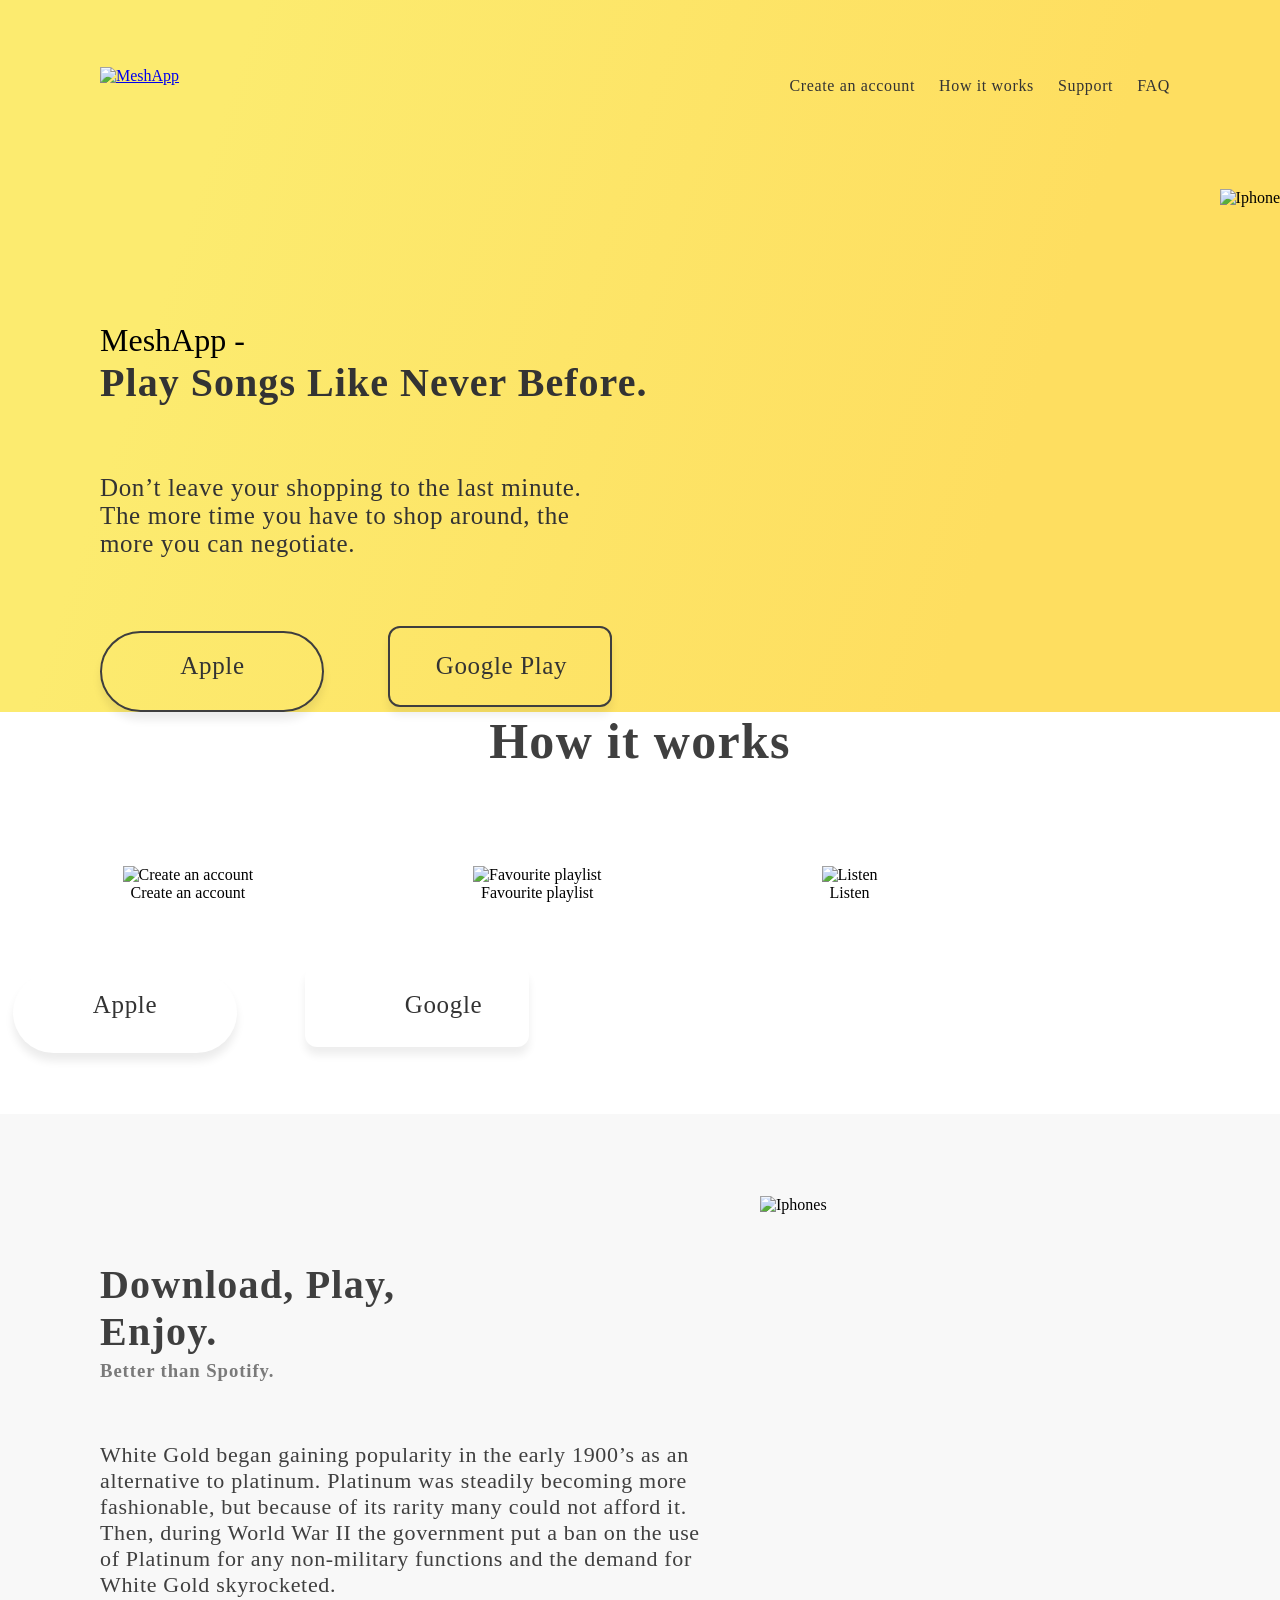
==== index.html @ f026d8c3 "Add files via upload" ====
<!DOCTYPE html>
<html lang="en">
<head>
    <meta charset="UTF-8">
    <meta http-equiv="X-UA-Compatible" content="IE=edge">
    <meta name="viewport" content="width=device-width, initial-scale=1.0">
    <link rel="stylesheet" href="style.css">
    <title>MeshApp</title>
</head>
<body>
    <header class="header">
            <nav class="navbar">
                <a href="#"><img class="logo" src="https://cdn.zeplin.io/59de1f633fed7a7ec333d574/assets/F482E4FA-AD60-48D1-9CD2-54B20A459A43.png" alt="MeshApp"></a>
                <ul>
                    <li><a href="#">Create an account</a></li>
                    <li><a href="#">How it works</a></li>
                    <li><a href="#">Support</a></li>
                    <li><a href="#">FAQ</a></li>
                </ul>
            </nav>
            <div class="content">
                <div class="content-box">
                    <h1>MeshApp - </h1>
                    <h2>Play Songs Like Never Before.</h2>
                    <p>Don’t leave your shopping to the last minute. The more time you have to shop around, the more you can negotiate.</p>
                    <a class="btn-one" href="#">
                        Apple
                    </a>
                    <a class="btn-two" href="#">
                        Google Play
                    </a>
                </div>
                <div class="content-box">
                        <img src="https://cdn.zeplin.io/59de1f633fed7a7ec333d574/assets/9D96C719-1E98-4707-B9AE-FE99DCAAAA43.png" alt="Iphone">
                </div>
            </div>
    </header>
    <section>
        <div class="component">
                <div>
                    <h2>How it works</h2>
                </div>
                <div class="component-item item-one">
                    <img src="https://cdn.zeplin.io/59de1f633fed7a7ec333d574/assets/E23E8C2E-D374-4C94-A633-BA719E2F74E0.png" alt="Create an account">
                    <p>Create an account</p>
                </div>
                <div class="component-item item-two">
                    <img src="https://cdn.zeplin.io/59de1f633fed7a7ec333d574/assets/2EAF78E1-FFE2-49F4-88AD-DBE6E60746F8.png" alt="Favourite playlist">
                    <p>Favourite playlist</p>
                </div>
                <div class="component-item item-three">
                    <img src="https://cdn.zeplin.io/59de1f633fed7a7ec333d574/assets/DC33AF83-F51D-414D-8FD6-5154BC02D799.png" alt="Listen">
                    <p>Listen</p>
                </div>
                <div class="button-section">
                    <a class="btn-three" href="#">Apple</a>
                    <a class="btn-four" href="#">Google</a>
                </div>
        </div>
    </section>
    <section>
        <div class="container">
            <div class="download-container container-left">
                <h2>Download, Play, Enjoy.</h2>
                <h3>Better than Spotify.</h3>
                <p>White Gold began gaining popularity in the early 1900’s as an alternative to platinum. Platinum was steadily becoming more fashionable, but because of its rarity many could not afford it. Then, during World War II the government put a ban on the use of Platinum for any non-military functions and the demand for White Gold skyrocketed.                </p>
            </div>
            <div class="download-container container-right">
                <img src="https://cdn.zeplin.io/59de1f633fed7a7ec333d574/assets/9BC62F31-282B-439A-99FC-8A725A2E79D0.png" alt="Iphones">
            </div>
        </div>
    </section>
</body>
</html>
---- style.css ----
*{
    margin: 0;
    padding: 0;
    box-sizing: border-box;
}
.header{
    width: 100%;
    padding-top: 67px;
    background-image: linear-gradient(108deg, #fceb6f 17%, #fede60 77%);
}
nav{
    padding: 0 100px;
}
nav ul {
    height: 37px;
    line-height: 37px;
    float: right;
}
nav ul li {
    padding: 0 10px;
    list-style-type: none;
    display: inline-block;
}
nav ul li a {
    color: #333;
    text-decoration: none;
    letter-spacing: 0.65px;
}
.logo {
    width: 52px;
    height: 36px;
}
.content {
    padding: 104px 0 0 100px ;
}
.content:after {
    content: "";
    display: table;
    clear: both;
}
.content-box {
    float: left;
    width: 50%;
}
.content-box img {
    float: right;
}

.content-box h1 {
    margin-top: 133px;
    font-weight: 300;
}
.content-box h2{
    font-size: 40px;
    letter-spacing: 1.04px;
    color: #333;
}
.content-box p {
    margin-top: 68px;
    width: 522px;
    font-size: 25px;
    font-weight: 300;
    letter-spacing: 0.65px;
    color: #333;
}
.btn-one , .btn-two {
    margin-top: 68px;
    display: inline-block;
    width: 224px;
    height: 81px;
    border: solid 2px #3e3e3e;
    text-align: center;
    text-decoration: none;
    font-size: 25px;
    letter-spacing: 0.65px;
    color: #333;
}
.btn-one {
    margin-right: 60px;
    padding: 19px 29px 22px 30px;
    border-radius: 100px;
    box-shadow: 0 8px 9px 0 rgba(0, 0, 0, 0.08);
}
.btn-two {
    padding: 24px 19px 19px 22px;
    border-radius: 12px;
    box-shadow: 0 8px 9px 0 rgba(0, 0, 0, 0.07);
}
.component {
    min-width: 1255px;
    content: "";
    clear: both;
    display: table;
    margin: 0 auto;
    
}
.component h2 {
    text-align: center;
    font-size: 50px;
    letter-spacing: 1.3px;
    color: #3f3f3f;
}
.component-item {
    float: left;
    text-align: center;
    margin-top: 96px;
    padding: 0 110px;
}

.btn-three , .btn-four {
    display: inline-block;
    width: 224px;
    height: 81px;
    background-color: #fff;
    margin-top: 64px;
    text-align: center;
    text-decoration: none;
    color: #333;
    font-size: 25px;
    letter-spacing: 0.65px;

}
.btn-three {
    padding: 19px 29px 22px 30px;
    border-radius: 100px;
    margin-right: 64px;
    box-shadow: 0 8px 9px 0 rgba(0, 0, 0, 0.08);
}
.btn-four {
    padding: 25px 19px 24px 73px;
    border-radius: 12px;
    box-shadow: 0 8px 9px 0 rgba(0, 0, 0, 0.07);
}

.container {
    width: 100%;
    background-color:#f8f8f8;
    content: "";
    clear: both;
    display: table;
    margin-top: 61px;
}

.download-container {
    float: left;
    width: 50%;
}
.download-container img {
    display: block;
    margin: 82px 0 82.9px 120px;
}
.container-left{
    margin-top: 147px;
    padding-left: 100px;
    padding-right: 125.5px;
}
.container-left h2 {
    font-family: SourceSansPro;
    font-size: 40px;
    font-weight: 600;
    letter-spacing: 1.23px;
    color: #3f3f3f;
}
.container-left h3 {
    width: 262px;
    height: 38px;
    margin: 5px 357.5px 44px 0;
    font-style: normal;
    letter-spacing: 0.92px;
    color: #7a7a7a;
}
.container-left p {
    font-size: 22px;
    line-height: normal;
    letter-spacing: 0.68px;
    color: #3f3f3f;
    width: 619.5px;
    height: 224px;
    margin: 44px 0 0;
    font-family: SourceSansPro;
    font-size: 22px;
    font-weight: normal;
    font-stretch: normal;
    font-style: normal;
    line-height: normal;
    letter-spacing: 0.68px;
    color: #3f3f3f;
}
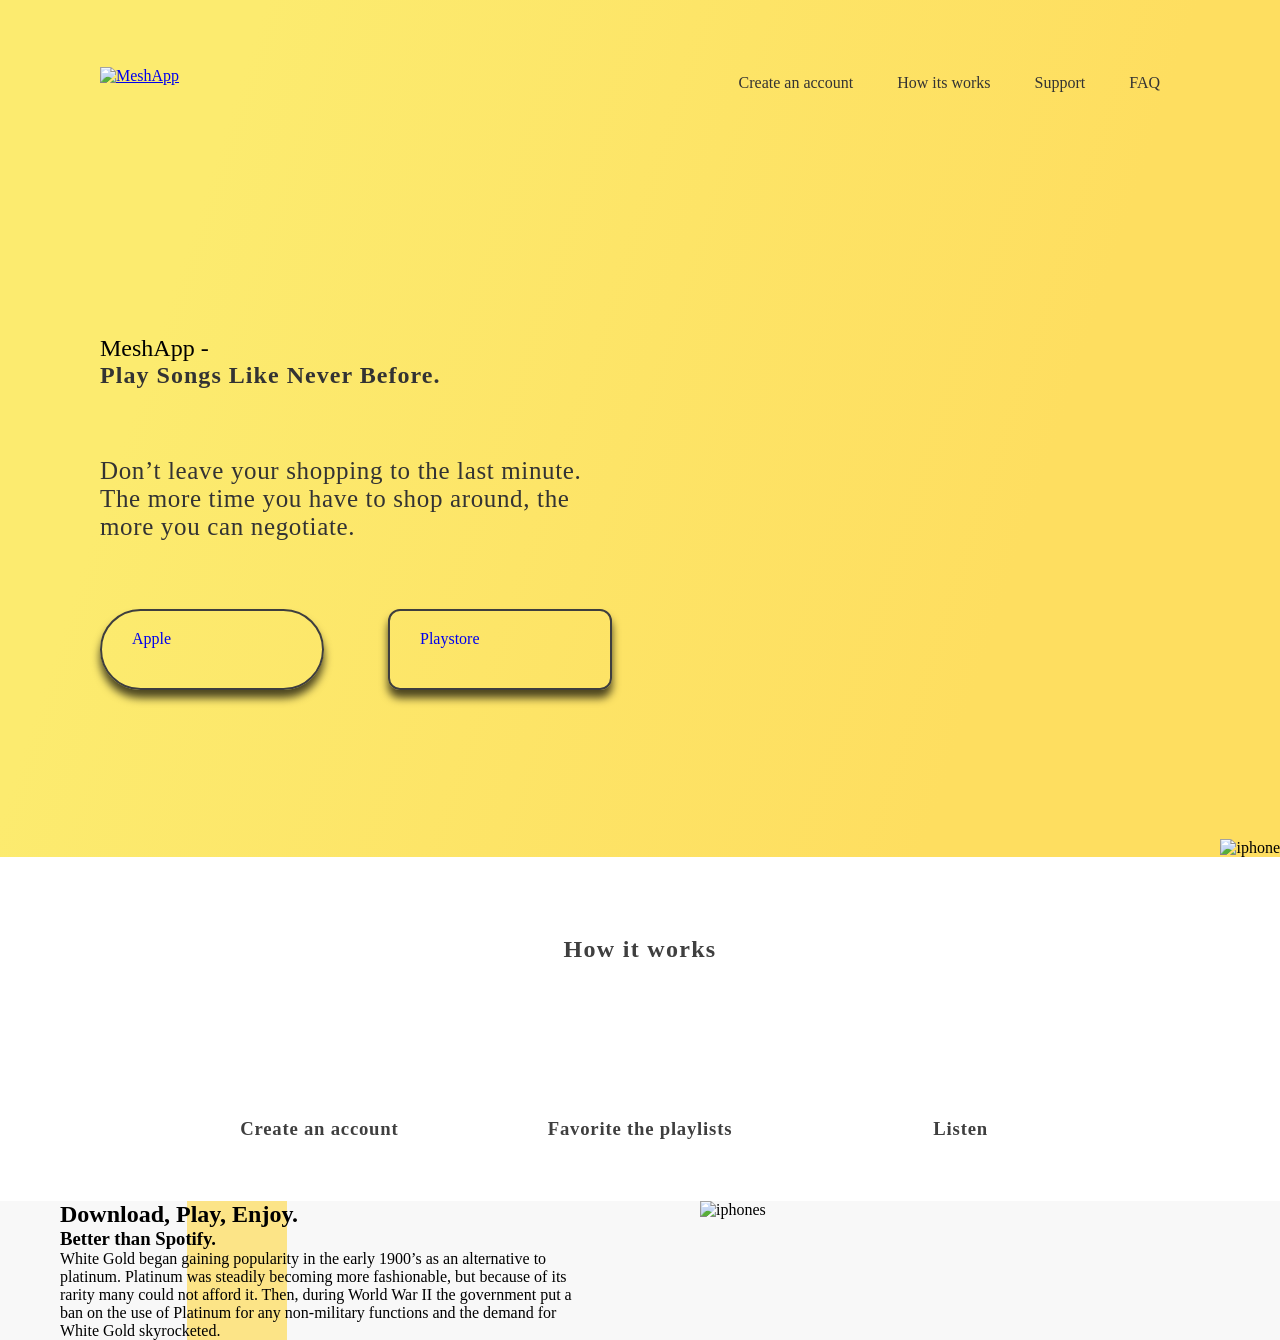
==== commit 2b371fe7: "Add files via upload" ====
--- a/index.html
+++ b/index.html
@@ -3,71 +3,76 @@
 <head>
     <meta charset="UTF-8">
     <meta http-equiv="X-UA-Compatible" content="IE=edge">
-    <meta name="viewport" content="width=device-width, initial-scale=1.0">
+    <meta name="viewport" content="width=device-width, initial-scale=1, shrink-to-fit=no">
+    <title>MeshApp</title>
     <link rel="stylesheet" href="style.css">
-    <title>MeshApp</title>
 </head>
 <body>
     <header class="header">
-            <nav class="navbar">
-                <a href="#"><img class="logo" src="https://cdn.zeplin.io/59de1f633fed7a7ec333d574/assets/F482E4FA-AD60-48D1-9CD2-54B20A459A43.png" alt="MeshApp"></a>
+        <div class="container-one">
+            <div class="logo">
+                <a href="/"><img src="assets/logo.png" alt="MeshApp"></a>
+            </div>
+            <nav class="menu">
                 <ul>
                     <li><a href="#">Create an account</a></li>
-                    <li><a href="#">How it works</a></li>
+                    <li><a href="#">How its works</a></li>
                     <li><a href="#">Support</a></li>
                     <li><a href="#">FAQ</a></li>
                 </ul>
             </nav>
-            <div class="content">
-                <div class="content-box">
-                    <h1>MeshApp - </h1>
-                    <h2>Play Songs Like Never Before.</h2>
-                    <p>Don’t leave your shopping to the last minute. The more time you have to shop around, the more you can negotiate.</p>
-                    <a class="btn-one" href="#">
-                        Apple
-                    </a>
-                    <a class="btn-two" href="#">
-                        Google Play
-                    </a>
-                </div>
-                <div class="content-box">
-                        <img src="https://cdn.zeplin.io/59de1f633fed7a7ec333d574/assets/9D96C719-1E98-4707-B9AE-FE99DCAAAA43.png" alt="Iphone">
-                </div>
+        </div>
+    </header>
+    <!-- <div class="mask"></div> -->
+    
+    <section class="hero">
+        <div class="mask">
+            <div class="hero__content-left">
+                <h1>MeshApp - </h1>
+                <h2>Play Songs Like Never Before.</h2>
+                <p>Don’t leave your shopping to the last minute. The more time you have to shop around, the more you can negotiate. </p>
+                <a href="#" class="btn-one">Apple</a>
+                <a href="#" class="btn-two">Playstore</a>
             </div>
-    </header>
-    <section>
-        <div class="component">
-                <div>
-                    <h2>How it works</h2>
-                </div>
-                <div class="component-item item-one">
-                    <img src="https://cdn.zeplin.io/59de1f633fed7a7ec333d574/assets/E23E8C2E-D374-4C94-A633-BA719E2F74E0.png" alt="Create an account">
-                    <p>Create an account</p>
-                </div>
-                <div class="component-item item-two">
-                    <img src="https://cdn.zeplin.io/59de1f633fed7a7ec333d574/assets/2EAF78E1-FFE2-49F4-88AD-DBE6E60746F8.png" alt="Favourite playlist">
-                    <p>Favourite playlist</p>
-                </div>
-                <div class="component-item item-three">
-                    <img src="https://cdn.zeplin.io/59de1f633fed7a7ec333d574/assets/DC33AF83-F51D-414D-8FD6-5154BC02D799.png" alt="Listen">
-                    <p>Listen</p>
-                </div>
-                <div class="button-section">
-                    <a class="btn-three" href="#">Apple</a>
-                    <a class="btn-four" href="#">Google</a>
-                </div>
+            <div class="hero__content-right">
+                <img src="assets/header-image.png" alt="iphone">
+            </div>
         </div>
     </section>
-    <section>
-        <div class="container">
-            <div class="download-container container-left">
+    <section class="component-one">
+        <div class="component-heading">
+            <h2>How it works</h2>
+        </div>
+        <div class="container-two">
+            <div class="box">
+                <img src="assets/grid-image-one.png" alt="">
+                <h3>Create an account</h3>
+            </div>
+
+            <div class="box">
+                <img src="assets/grid-image-two.png" alt="">
+                <h3>Favorite the playlists</h3>
+            </div>
+
+            <div class="box">
+                <img src="assets/grid-image-three.png" alt="">
+                <h3>Listen</h3>
+            </div>
+            <div class="clear"></div>
+        </div>
+    </section>
+    <section class="component-two">
+        <div class="container-three">
+            <div class="stripe"></div>
+            <div class="half">
                 <h2>Download, Play, Enjoy.</h2>
                 <h3>Better than Spotify.</h3>
-                <p>White Gold began gaining popularity in the early 1900’s as an alternative to platinum. Platinum was steadily becoming more fashionable, but because of its rarity many could not afford it. Then, during World War II the government put a ban on the use of Platinum for any non-military functions and the demand for White Gold skyrocketed.                </p>
+                <p>White Gold began gaining popularity in the early 1900’s as an alternative to platinum. Platinum was steadily becoming more fashionable, but because of its rarity many could not afford it. Then, during World War II the government put a ban on the use of Platinum for any non-military functions and the demand for White Gold skyrocketed.</p>
             </div>
-            <div class="download-container container-right">
-                <img src="https://cdn.zeplin.io/59de1f633fed7a7ec333d574/assets/9BC62F31-282B-439A-99FC-8A725A2E79D0.png" alt="Iphones">
+            <div class="half">
+                <img src="assets/iphones.png" alt="iphones">
             </div>
+            <div class="clear"></div>
         </div>
     </section>
 </body>
--- a/style.css
+++ b/style.css
@@ -3,186 +3,183 @@
     padding: 0;
     box-sizing: border-box;
 }
-.header{
+
+.container-one {
+    /* width: 100%; */
+    /* width: 1240px; */
+    margin: 0 auto;
+    padding: 0 100px;
+    background-color: #3e3e3e;
+}
+.header {
+    /* padding-top: 67px; */
+    position: absolute;
+    top: 67px;
     width: 100%;
-    padding-top: 67px;
+    z-index: 1;
+}
+
+.logo {
+    float: left;
+}
+.logo img {
+    width: 52px;
+    height: 36px;
+}
+.menu {
+    float: right;
+}
+.mask {
+    width: 100%;
+    height: 857px;
+    padding: 66px 0 0 100px;
     background-image: linear-gradient(108deg, #fceb6f 17%, #fede60 77%);
 }
 nav{
-    padding: 0 100px;
+    overflow: hidden;
 }
 nav ul {
-    height: 37px;
-    line-height: 37px;
-    float: right;
+    list-style-type: none;
+    line-height: 32px;
 }
 nav ul li {
-    padding: 0 10px;
-    list-style-type: none;
-    display: inline-block;
+    display: inline;
+    margin: 0 20px;
 }
 nav ul li a {
+    text-decoration: none;
     color: #333;
-    text-decoration: none;
-    letter-spacing: 0.65px;
 }
-.logo {
-    width: 52px;
-    height: 36px;
+.hero {
+    position: relative;
 }
-.content {
-    padding: 104px 0 0 100px ;
+.hero__content-left {
+    position: absolute;
+    top: 335px;
+    width: 522px;
 }
-.content:after {
-    content: "";
-    display: table;
-    clear: both;
-}
-.content-box {
-    float: left;
-    width: 50%;
-}
-.content-box img {
-    float: right;
+.hero__content-right {
+    position: absolute;
+    bottom: 0;
+    right: 0;
 }
 
-.content-box h1 {
-    margin-top: 133px;
+.hero__content-left h1 {
     font-weight: 300;
 }
-.content-box h2{
-    font-size: 40px;
+.hero__content-left h2 {
+    width: 522px;
+    /* height: 100px; */
+    font-family: SourceSansPro;
+    /* font-size: 40px; */
     letter-spacing: 1.04px;
     color: #333;
 }
-.content-box p {
-    margin-top: 68px;
+
+.hero__content-left p {
     width: 522px;
+    margin: 68px 0;
+    font-family: SourceSansPro;
     font-size: 25px;
     font-weight: 300;
     letter-spacing: 0.65px;
     color: #333;
 }
-.btn-one , .btn-two {
-    margin-top: 68px;
+.hero__content-right img {
+    display: block;
+}
+
+.btn-one {
     display: inline-block;
     width: 224px;
     height: 81px;
+    margin: 0 60px 0 0;
+    padding: 19px 19px 22px 30px;
+    border-radius: 100px;
+    box-shadow: 0 8px 9px 0 rgba(0, 0, 0, 0.7);
     border: solid 2px #3e3e3e;
-    text-align: center;
     text-decoration: none;
-    font-size: 25px;
-    letter-spacing: 0.65px;
-    color: #333;
-}
-.btn-one {
-    margin-right: 60px;
-    padding: 19px 29px 22px 30px;
-    border-radius: 100px;
-    box-shadow: 0 8px 9px 0 rgba(0, 0, 0, 0.08);
-}
-.btn-two {
-    padding: 24px 19px 19px 22px;
-    border-radius: 12px;
-    box-shadow: 0 8px 9px 0 rgba(0, 0, 0, 0.07);
-}
-.component {
-    min-width: 1255px;
-    content: "";
-    clear: both;
-    display: table;
-    margin: 0 auto;
-    
-}
-.component h2 {
-    text-align: center;
-    font-size: 50px;
-    letter-spacing: 1.3px;
-    color: #3f3f3f;
-}
-.component-item {
-    float: left;
-    text-align: center;
-    margin-top: 96px;
-    padding: 0 110px;
 }
 
-.btn-three , .btn-four {
+.btn-two {
     display: inline-block;
     width: 224px;
     height: 81px;
-    background-color: #fff;
-    margin-top: 64px;
-    text-align: center;
+    padding: 19px 19px 22px 30px;
+    border-radius: 12px;
+    box-shadow: 0 8px 9px 0 rgba(0, 0, 0, 0.7);
+    border: solid 2px #3e3e3e;
     text-decoration: none;
-    color: #333;
-    font-size: 25px;
-    letter-spacing: 0.65px;
-
-}
-.btn-three {
-    padding: 19px 29px 22px 30px;
-    border-radius: 100px;
-    margin-right: 64px;
-    box-shadow: 0 8px 9px 0 rgba(0, 0, 0, 0.08);
-}
-.btn-four {
-    padding: 25px 19px 24px 73px;
-    border-radius: 12px;
-    box-shadow: 0 8px 9px 0 rgba(0, 0, 0, 0.07);
 }
 
-.container {
+.component-one {
+    padding-top: 79px;
+}
+.component-heading {
+  /* font-family: SourceSansPro;
+  font-size: 50px;
+  font-weight: normal;
+  font-stretch: normal;
+  font-style: normal;
+  line-height: normal; */
+  letter-spacing: 1.3px;
+  text-align: center;
+  color: #3f3f3f;
+} 
+.container-two {
+    /* margin: 0 auto; */
+    padding: 96px 159px 0;
+    
+}
+.box {
+    width: 33.33333%;
+    float: left;
+    padding: 0 41px 0;
+    text-align: center;
+}
+.clear {
+    clear: both;
+}
+.box h3 {
+  margin: 41px 0 0;
+  /* font-family: SourceSansPro;
+  font-size: 30px;
+  font-weight: 600;
+  font-stretch: normal;
+  font-style: normal;
+  line-height: normal; */
+  letter-spacing: 0.78px;
+  /* text-align: center; */
+  color: #3f3f3f;
+}
+.component-two {
+    margin: 61px 0px 0;
+    background-color:#f8f8f8;
+}
+.container-three {
+    position: relative;
+    height: 100%;
     width: 100%;
-    background-color:#f8f8f8;
-    content: "";
-    clear: both;
-    display: table;
-    margin-top: 61px;
 }
-
-.download-container {
+.half {
+    width: 50%;
     float: left;
-    width: 50%;
+    padding: 0 60px;
 }
-.download-container img {
-    display: block;
-    margin: 82px 0 82.9px 120px;
+.stripe {
+    position: absolute;
+    left: 187px;
+    width: 100px;
+    height: 100%;
+    background-color: #ffcb00;
+    opacity: 0.46;
 }
-.container-left{
-    margin-top: 147px;
-    padding-left: 100px;
-    padding-right: 125.5px;
+.half h2 {
+    position: relative;
 }
-.container-left h2 {
-    font-family: SourceSansPro;
-    font-size: 40px;
-    font-weight: 600;
-    letter-spacing: 1.23px;
-    color: #3f3f3f;
+.half h3 {
+    position: relative;
 }
-.container-left h3 {
-    width: 262px;
-    height: 38px;
-    margin: 5px 357.5px 44px 0;
-    font-style: normal;
-    letter-spacing: 0.92px;
-    color: #7a7a7a;
+.half p {
+    position: relative;
 }
-.container-left p {
-    font-size: 22px;
-    line-height: normal;
-    letter-spacing: 0.68px;
-    color: #3f3f3f;
-    width: 619.5px;
-    height: 224px;
-    margin: 44px 0 0;
-    font-family: SourceSansPro;
-    font-size: 22px;
-    font-weight: normal;
-    font-stretch: normal;
-    font-style: normal;
-    line-height: normal;
-    letter-spacing: 0.68px;
-    color: #3f3f3f;
-}
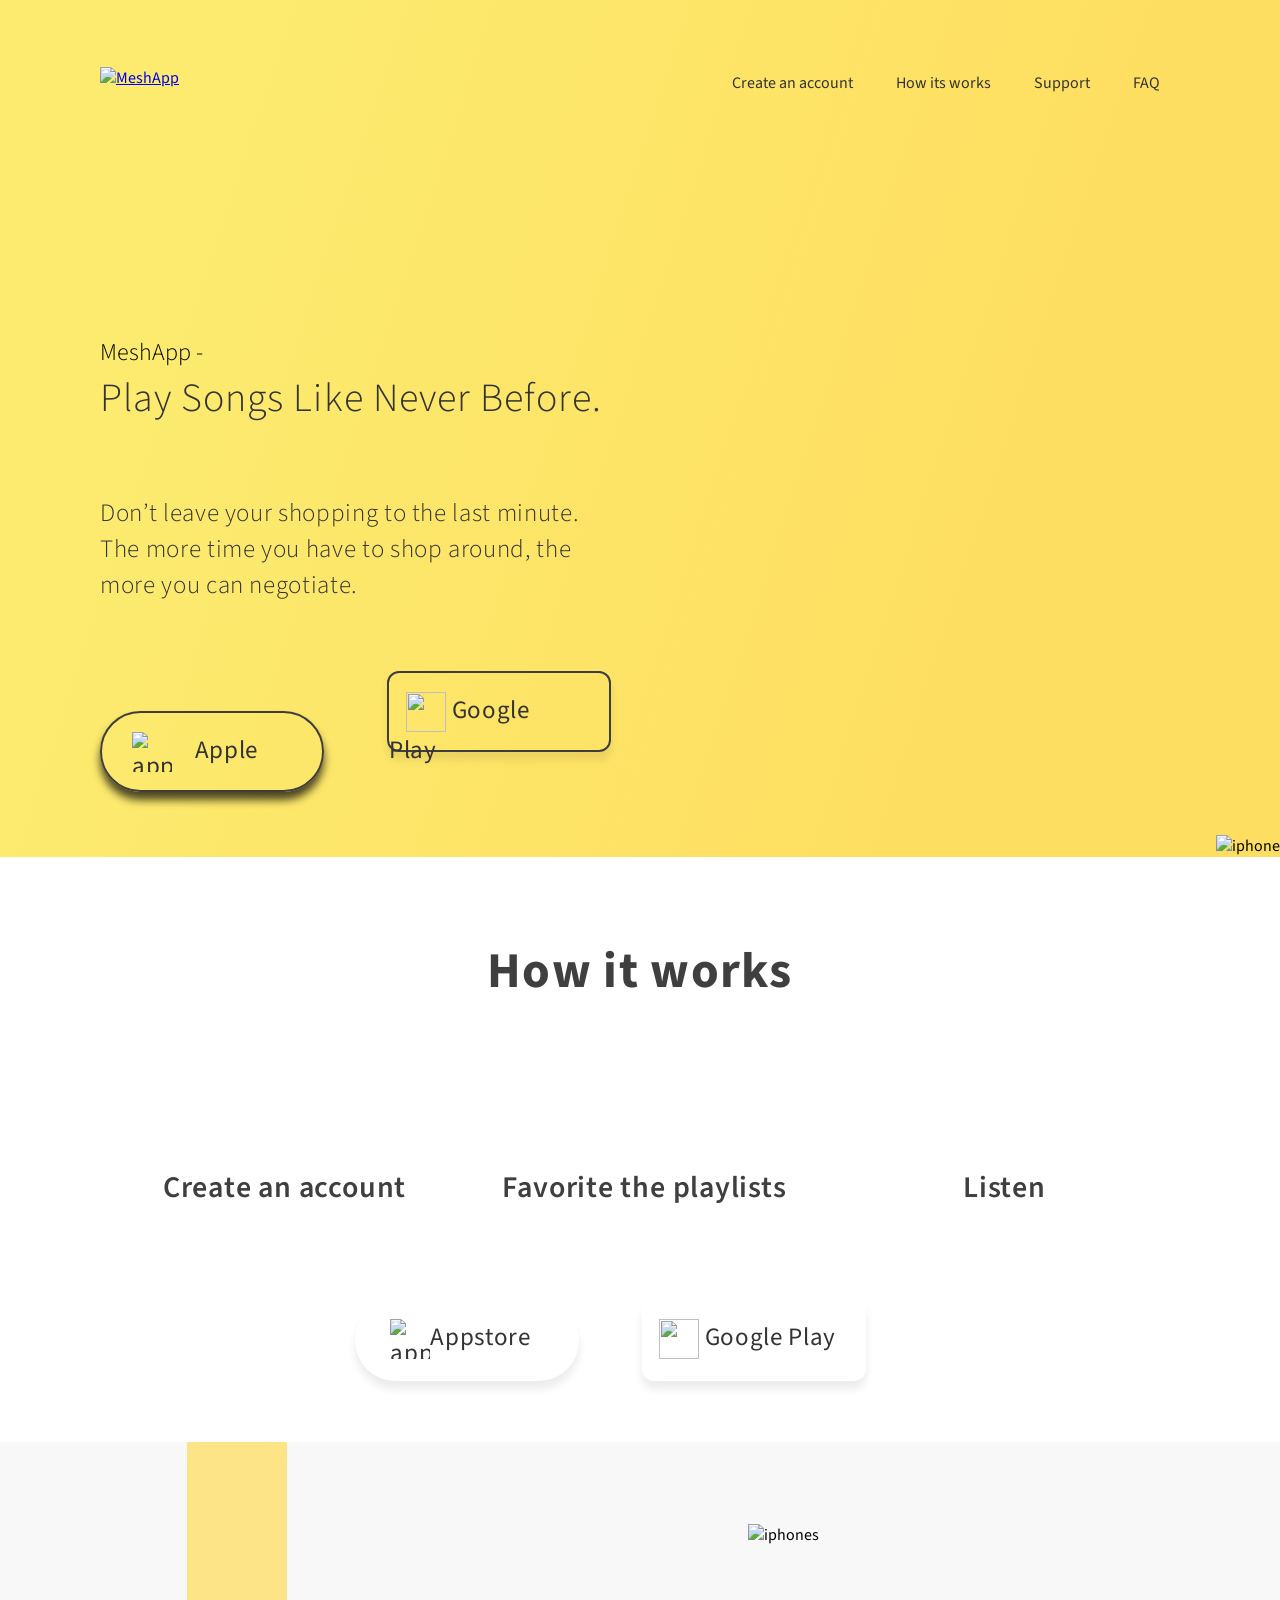
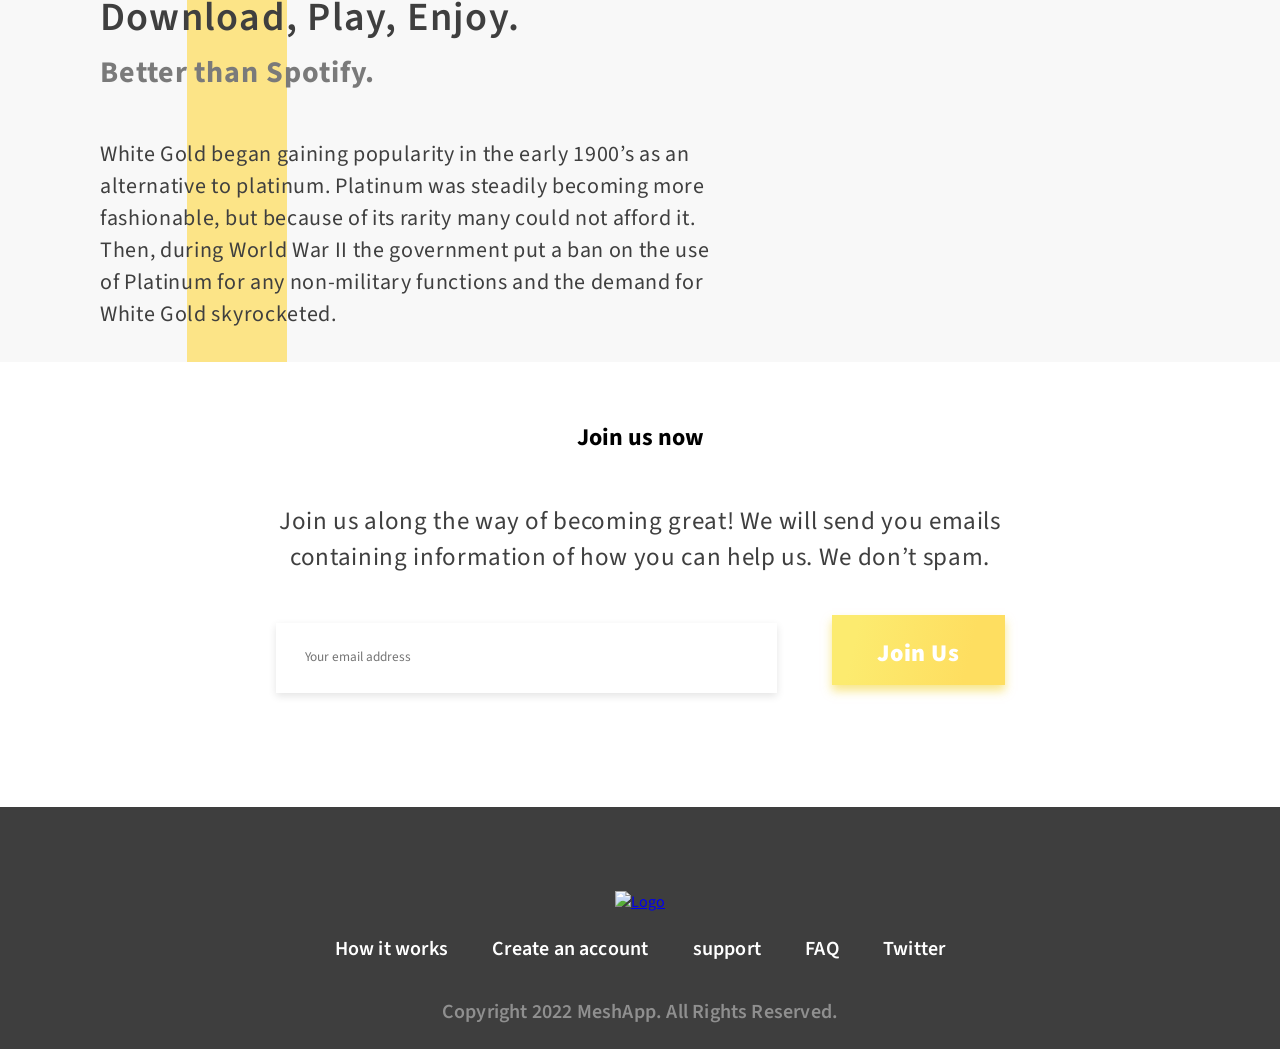
==== commit 96654c6d: "Add files via upload" ====
--- a/index.html
+++ b/index.html
@@ -3,7 +3,7 @@
 <head>
     <meta charset="UTF-8">
     <meta http-equiv="X-UA-Compatible" content="IE=edge">
-    <meta name="viewport" content="width=device-width, initial-scale=1, shrink-to-fit=no">
+    <meta name="viewport" content="width=device-width, initial-scale=1">
     <title>MeshApp</title>
     <link rel="stylesheet" href="style.css">
 </head>
@@ -31,14 +31,21 @@
                 <h1>MeshApp - </h1>
                 <h2>Play Songs Like Never Before.</h2>
                 <p>Don’t leave your shopping to the last minute. The more time you have to shop around, the more you can negotiate. </p>
-                <a href="#" class="btn-one">Apple</a>
-                <a href="#" class="btn-two">Playstore</a>
+                <a href="#" class="btn-one">
+                    <img src="assets/apple-btn-img.png" alt="apple">
+                    Apple
+                </a>
+                <a href="#" class="btn-two">
+                   <img src="assets/playstore-btn-img.png" alt="">
+                   Google Play
+                </a>
             </div>
             <div class="hero__content-right">
                 <img src="assets/header-image.png" alt="iphone">
             </div>
         </div>
     </section>
+
     <section class="component-one">
         <div class="component-heading">
             <h2>How it works</h2>
@@ -60,20 +67,48 @@
             </div>
             <div class="clear"></div>
         </div>
+        <div class="btn">
+            <a class="btn-three" href="#">
+                <img src="assets/apple-btn-img.png" alt="apple">Appstore
+            </a>
+            <a class="btn-four playstore-btn" href="#">
+                <img src="assets/playstore-btn-img.png" alt=""> Google Play</a>
+        </div>
     </section>
+
     <section class="component-two">
         <div class="container-three">
             <div class="stripe"></div>
-            <div class="half">
+            <div class="half-left">
                 <h2>Download, Play, Enjoy.</h2>
                 <h3>Better than Spotify.</h3>
                 <p>White Gold began gaining popularity in the early 1900’s as an alternative to platinum. Platinum was steadily becoming more fashionable, but because of its rarity many could not afford it. Then, during World War II the government put a ban on the use of Platinum for any non-military functions and the demand for White Gold skyrocketed.</p>
             </div>
-            <div class="half">
+            <div class="half-right">
                 <img src="assets/iphones.png" alt="iphones">
             </div>
             <div class="clear"></div>
         </div>
     </section>
+
+    <section>
+        <div class="container-four">
+            <h1>Join us now</h1>
+            <p>Join us along the way of becoming great! We will send you emails containing information of how you can help us. We don’t spam.</p>
+            <input class="join-input" type="text" placeholder="Your email address">
+            <a href="#" class="join-btn">Join Us</a>
+        </div>
+    </section>
+    <footer>
+        <a class="footer__logo" href="#"><img class="footer-logo" src="assets/footer-logo.png" alt="Logo"></a>
+        <ul>
+            <li><a href="#">How it works</a></li>
+            <li><a href="#">Create an account</a></li>
+            <li><a href="#">support</a></li>
+            <li><a href="#">FAQ</a></li>
+            <li><a href="#">Twitter</a></li>
+        </ul>
+        <p>Copyright 2022 MeshApp. All Rights Reserved.</p>
+    </footer>
 </body>
 </html>
--- a/style.css
+++ b/style.css
@@ -1,11 +1,13 @@
+@import url('https://fonts.googleapis.com/css2?family=Source+Sans+Pro:wght@300;600&display=swap');
 *{
     margin: 0;
     padding: 0;
     box-sizing: border-box;
+    font-family: 'Source Sans Pro', sans-serif;
 }
 
 .container-one {
-    /* width: 100%; */
+    width: 100%;
     /* width: 1240px; */
     margin: 0 auto;
     padding: 0 100px;
@@ -69,9 +71,8 @@
 }
 .hero__content-left h2 {
     width: 522px;
-    /* height: 100px; */
-    font-family: SourceSansPro;
-    /* font-size: 40px; */
+    font-weight: 300;
+    font-size: 40px;
     letter-spacing: 1.04px;
     color: #333;
 }
@@ -79,7 +80,6 @@
 .hero__content-left p {
     width: 522px;
     margin: 68px 0;
-    font-family: SourceSansPro;
     font-size: 25px;
     font-weight: 300;
     letter-spacing: 0.65px;
@@ -91,6 +91,10 @@
 
 .btn-one {
     display: inline-block;
+    text-decoration: none;
+    color: #333;
+    font-size: 25px;
+    letter-spacing: 0.65px;
     width: 224px;
     height: 81px;
     margin: 0 60px 0 0;
@@ -98,37 +102,50 @@
     border-radius: 100px;
     box-shadow: 0 8px 9px 0 rgba(0, 0, 0, 0.7);
     border: solid 2px #3e3e3e;
-    text-decoration: none;
+}
+.btn-one img {
+    display:inline-block;
+    vertical-align:middle;
+    margin-right: 17px;
+    height: 40px;
+    width: 40px;
 }
 
 .btn-two {
     display: inline-block;
+    text-decoration: none;
+    color: #333;
+    font-size: 25px;
+    letter-spacing: 0.65px;
     width: 224px;
     height: 81px;
-    padding: 19px 19px 22px 30px;
+    margin: 0 0px 0 0;
+    padding: 19px 29px 22px 0px;
     border-radius: 12px;
-    box-shadow: 0 8px 9px 0 rgba(0, 0, 0, 0.7);
+    box-shadow: 0 8px 9px 0 rgba(0, 0, 0, 0.08);
     border: solid 2px #3e3e3e;
-    text-decoration: none;
-}
+}
+.btn-two img {
+    display:inline-block;
+    vertical-align:middle;
+    margin-left: 17px;
+    height: 40px;
+    width: 40px;
+}
+
 
 .component-one {
     padding-top: 79px;
 }
-.component-heading {
-  /* font-family: SourceSansPro;
+.component-heading h2 {
   font-size: 50px;
-  font-weight: normal;
-  font-stretch: normal;
-  font-style: normal;
-  line-height: normal; */
   letter-spacing: 1.3px;
   text-align: center;
   color: #3f3f3f;
-} 
+}
 .container-two {
     /* margin: 0 auto; */
-    padding: 96px 159px 0;
+    padding: 96px 100px 0;
     
 }
 .box {
@@ -141,16 +158,60 @@
     clear: both;
 }
 .box h3 {
-  margin: 41px 0 0;
-  /* font-family: SourceSansPro;
-  font-size: 30px;
-  font-weight: 600;
-  font-stretch: normal;
-  font-style: normal;
-  line-height: normal; */
-  letter-spacing: 0.78px;
-  /* text-align: center; */
-  color: #3f3f3f;
+    width: 287px;
+    height: 38px;
+    margin: 41px 0 0;
+    font-size: 30px;
+    font-weight: 600;
+    letter-spacing: 0.78px;
+    text-align: center;
+    color: #3f3f3f;
+}
+
+.btn {
+    text-align: center;
+    margin-top: 96px;
+}
+.btn-three {
+    display: inline-block;
+    text-decoration: none;
+    color: #333;
+    font-size: 25px;
+    letter-spacing: 0.65px;
+    width: 224px;
+    height: 81px;
+    margin: 0 60px 0 0;
+    padding: 19px 29px 22px 0px;
+    border-radius: 100px;
+    box-shadow: 0 8px 9px 0 rgba(0, 0, 0, 0.08);
+}
+.btn-three img {
+    display:inline-block;
+    vertical-align:middle;
+    margin-left: 17px;
+    height: 40px;
+    width: 40px;
+}
+
+.btn-four {
+    display: inline-block;
+    text-decoration: none;
+    color: #333;
+    font-size: 25px;
+    letter-spacing: 0.65px;
+    width: 224px;
+    height: 81px;
+    margin: 0 60px 0 0;
+    padding: 19px 29px 22px 0px;
+    border-radius: 12px;
+    box-shadow: 0 8px 9px 0 rgba(0, 0, 0, 0.08);
+}
+.btn-four img {
+    display:inline-block;
+    vertical-align:middle;
+    margin-left: 17px;
+    height: 40px;
+    width: 40px;
 }
 .component-two {
     margin: 61px 0px 0;
@@ -160,11 +221,16 @@
     position: relative;
     height: 100%;
     width: 100%;
-}
-.half {
-    width: 50%;
+    padding: 0 100px;
+}
+.half-left {
+    width: 60%;
     float: left;
-    padding: 0 60px;
+}
+.half-right {
+    width: 40%;
+    float: left;
+    padding-right: 0;
 }
 .stripe {
     position: absolute;
@@ -174,12 +240,121 @@
     background-color: #ffcb00;
     opacity: 0.46;
 }
-.half h2 {
-    position: relative;
-}
-.half h3 {
-    position: relative;
-}
-.half p {
-    position: relative;
-}
+.half-left h2 {
+    position: relative;
+    margin: 147px 0 0 0;
+    font-size: 40px;
+    font-weight: 600;
+    font-stretch: normal;
+    font-style: normal;
+    line-height: normal;
+    letter-spacing: 1.23px;
+    color: #3f3f3f;
+}
+.half-left h3 {
+    position: relative;
+    margin: 5px 0 0 0;
+    font-size: 30px;
+    letter-spacing: 0.92px;
+    color: #7a7a7a;
+}
+.half-left p {
+    position: relative;
+    width: 619.5px;
+    height: 224px;
+    margin: 44px 0 0;
+    font-size: 22px;
+    letter-spacing: 0.68px;
+    color: #3f3f3f;
+}
+.half-right img {
+    display: block;
+    /* float: right; */
+    padding-top: 82px;
+}
+
+.container-four {
+    text-align: center;
+    padding: 58px 0 114px;
+}
+.container-four h2 {
+    margin-top: 58px;
+    font-size: 50px;
+    line-height: 1.1;
+    letter-spacing: 1.3px;
+    text-align: center;
+    color: #3f3f3f;
+}
+
+.container-four p {
+    width: 731.5px;
+    height: 64px;
+    margin:  48px auto;
+    font-size: 25px;
+    letter-spacing: 0.65px;
+    color: #3f3f3f;
+}
+
+.join-input {
+    width: 501px;
+    height: 70px;
+    border: none;
+    outline: none;
+    padding: 21px 304px 24px 29px;
+    box-shadow: 0 3px 8px 0 rgba(0, 0, 0, 0.11);
+    background-color: #fff;
+}
+.join-btn {
+    display: inline-block;
+    text-decoration: none;
+    width: 173px;
+    height: 70px;
+    margin: 0 0 0 52px;
+    padding: 21px 40px 18px 41px;
+    border: none;
+    font-size: 24px;
+    font-weight: 900;
+    letter-spacing: 0.63px;
+    text-align: center;
+    color: #fff;
+    box-shadow: 0 6px 9px 0 rgba(244, 214, 58, 0.59);
+    background-image: linear-gradient(103deg, #fceb6f 15%, #fede60 78%);
+  
+}
+.footer-logo {
+    width: 55px;
+    height: 38px;
+}
+.footer__logo {
+    display: block;
+    text-align: center;
+    padding-top: 84px;
+}
+footer ul {
+    padding-top: 22px;
+    text-align: center;
+    list-style-type: none;
+    font-size: 20px;
+    font-weight: 600;
+    letter-spacing: 0.19px;
+}
+footer ul li {
+    display: inline;
+    padding: 0 20px;
+}
+footer ul li a {
+    text-decoration: none;
+    color: #fff;
+}
+footer {
+    background-color: #3e3e3e;
+}
+footer p {
+    text-align: center;
+    padding-top: 35px;
+    padding-bottom: 23px;
+    color: #8f8f8f;
+    font-size: 20px;
+    font-weight: 600;
+    letter-spacing: 0.19px;
+}
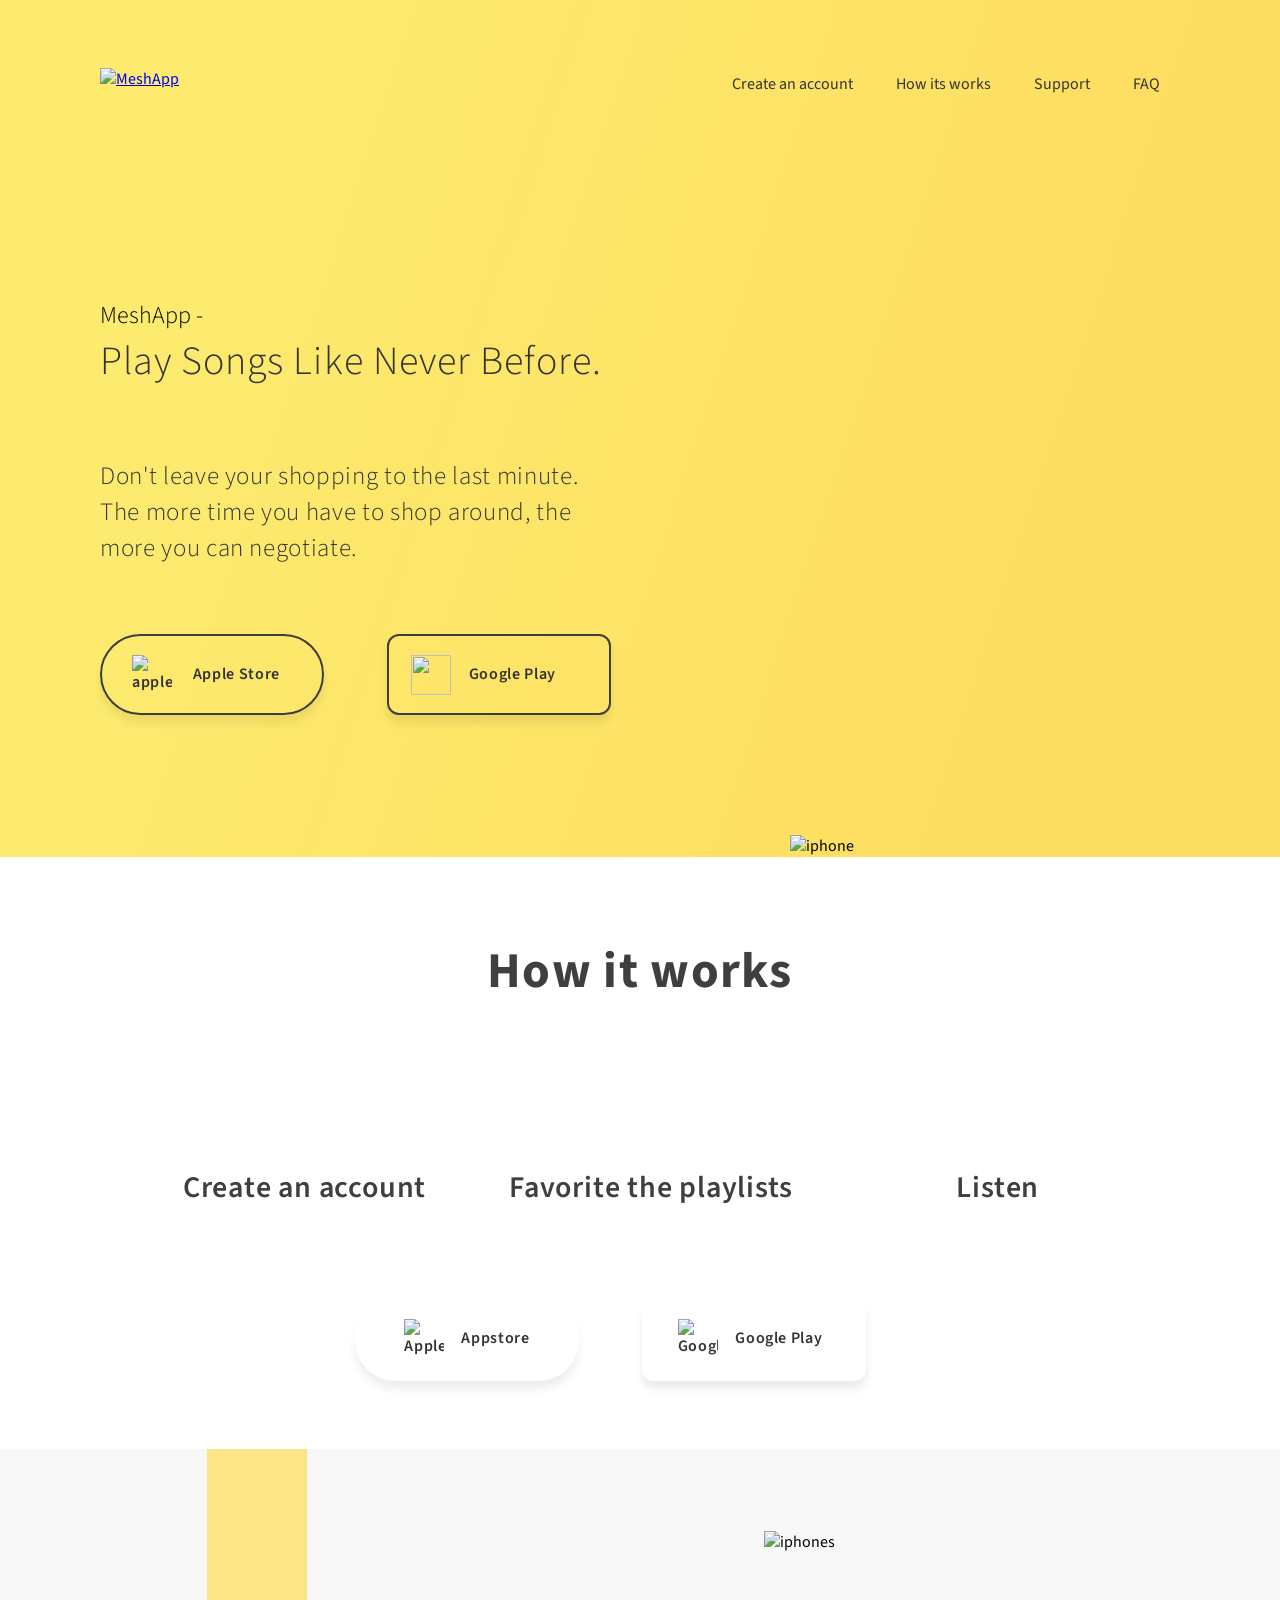
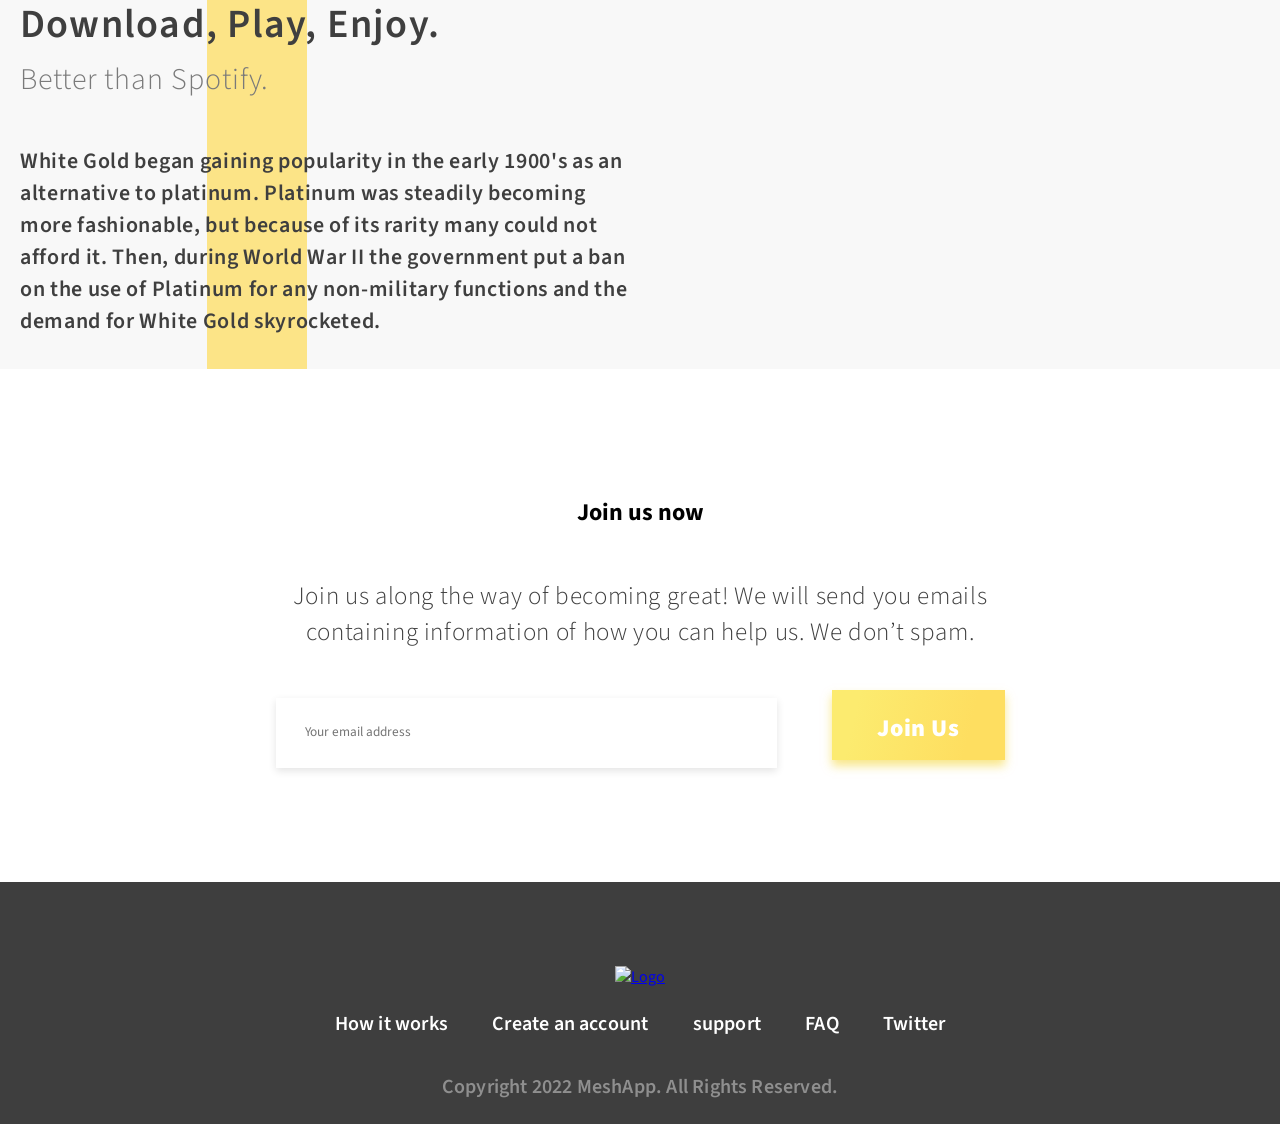
==== commit ab6c3930: "Add files via upload" ====
--- a/index.html
+++ b/index.html
@@ -3,15 +3,15 @@
 <head>
     <meta charset="UTF-8">
     <meta http-equiv="X-UA-Compatible" content="IE=edge">
-    <meta name="viewport" content="width=device-width, initial-scale=1">
+    <meta name="viewport" content="width=device-width, initial-scale=1.0">
     <title>MeshApp</title>
     <link rel="stylesheet" href="style.css">
 </head>
 <body>
     <header class="header">
-        <div class="container-one">
+        <div class="menubar">
             <div class="logo">
-                <a href="/"><img src="assets/logo.png" alt="MeshApp"></a>
+                <a href="/"><img src="assets/header-logo.png" alt="MeshApp"></a>
             </div>
             <nav class="menu">
                 <ul>
@@ -24,83 +24,89 @@
         </div>
     </header>
     <!-- <div class="mask"></div> -->
-    
     <section class="hero">
-        <div class="mask">
-            <div class="hero__content-left">
+        <div class="container">
+            <div class=" half hero__content-left">
                 <h1>MeshApp - </h1>
                 <h2>Play Songs Like Never Before.</h2>
-                <p>Don’t leave your shopping to the last minute. The more time you have to shop around, the more you can negotiate. </p>
+                <p>Don&apos;t leave your shopping to the last minute. The more time you have to shop around, the more you can negotiate. </p>
                 <a href="#" class="btn-one">
-                    <img src="assets/apple-btn-img.png" alt="apple">
-                    Apple
+                    <img src="assets/apple-logo.png" alt="apple">
+                    Apple Store
                 </a>
                 <a href="#" class="btn-two">
-                   <img src="assets/playstore-btn-img.png" alt="">
+                   <img src="assets/googleplay-logo.png" alt="">
                    Google Play
                 </a>
             </div>
-            <div class="hero__content-right">
-                <img src="assets/header-image.png" alt="iphone">
+            <div class="half">
+                <div class="hero__content-right">
+                    <img src="assets/iphone.png" alt="iphone">
+                </div>
+            </div>
+        </div>
+        
+    </section>
+
+    <section class="component-one">
+        <div class="container">
+            <div class="component-heading">
+                <h2>How it works</h2>
+            </div>
+            <div class="container-two">
+                <div class="box">
+                    <img src="assets/group-1.png" alt="">
+                    <h3>Create an account</h3>
+                </div>
+    
+                <div class="box">
+                    <img src="assets/group-2.png" alt="">
+                    <h3>Favorite the playlists</h3>
+                </div>
+    
+                <div class="box">
+                    <img src="assets/group-3.png" alt="">
+                    <h3>Listen</h3>
+                </div>
+                <div class="clear"></div>
+            </div>
+            <div class="btn">
+                <a class="btn-three" href="#">
+                    <img src="assets/apple-logo.png" alt="Apple">Appstore
+                </a>
+                <a class="btn-four playstore-btn" href="#">
+                    <img src="assets/googleplay-logo.png" alt="Google Play"> Google Play</a>
             </div>
         </div>
     </section>
 
-    <section class="component-one">
-        <div class="component-heading">
-            <h2>How it works</h2>
-        </div>
-        <div class="container-two">
-            <div class="box">
-                <img src="assets/grid-image-one.png" alt="">
-                <h3>Create an account</h3>
+    <section class="component-two">
+        <div class="container">
+            <div class="content">
+                <div class="stripe"></div>
+                <div class="half-left">
+                    <h2>Download, Play, Enjoy.</h2>
+                    <h3>Better than Spotify.</h3>
+                    <p>White Gold began gaining popularity in the early 1900&apos;s as an alternative to platinum. Platinum was steadily becoming more fashionable, but because of its rarity many could not afford it. Then, during World War II the government put a ban on the use of Platinum for any non-military functions and the demand for White Gold skyrocketed.</p>
+                </div>
+                <div class="half-right">
+                    <img src="assets/iphones.png" alt="iphones">
+                </div>
+                <div class="clear"></div>
             </div>
-
-            <div class="box">
-                <img src="assets/grid-image-two.png" alt="">
-                <h3>Favorite the playlists</h3>
-            </div>
-
-            <div class="box">
-                <img src="assets/grid-image-three.png" alt="">
-                <h3>Listen</h3>
-            </div>
-            <div class="clear"></div>
-        </div>
-        <div class="btn">
-            <a class="btn-three" href="#">
-                <img src="assets/apple-btn-img.png" alt="apple">Appstore
-            </a>
-            <a class="btn-four playstore-btn" href="#">
-                <img src="assets/playstore-btn-img.png" alt=""> Google Play</a>
         </div>
     </section>
 
-    <section class="component-two">
-        <div class="container-three">
-            <div class="stripe"></div>
-            <div class="half-left">
-                <h2>Download, Play, Enjoy.</h2>
-                <h3>Better than Spotify.</h3>
-                <p>White Gold began gaining popularity in the early 1900’s as an alternative to platinum. Platinum was steadily becoming more fashionable, but because of its rarity many could not afford it. Then, during World War II the government put a ban on the use of Platinum for any non-military functions and the demand for White Gold skyrocketed.</p>
-            </div>
-            <div class="half-right">
-                <img src="assets/iphones.png" alt="iphones">
-            </div>
-            <div class="clear"></div>
-        </div>
-    </section>
-
-    <section>
-        <div class="container-four">
+    <section class="component-three">
+        <div class="container">
             <h1>Join us now</h1>
             <p>Join us along the way of becoming great! We will send you emails containing information of how you can help us. We don’t spam.</p>
-            <input class="join-input" type="text" placeholder="Your email address">
+            <input class="join-input" type="email" placeholder="Your email address">
             <a href="#" class="join-btn">Join Us</a>
         </div>
     </section>
     <footer>
-        <a class="footer__logo" href="#"><img class="footer-logo" src="assets/footer-logo.png" alt="Logo"></a>
+            <a class="footer__logo" href="#"><img class="footer-logo" src="assets/footer-logo.png" alt="Logo"></a>
         <ul>
             <li><a href="#">How it works</a></li>
             <li><a href="#">Create an account</a></li>
--- a/style.css
+++ b/style.css
@@ -5,24 +5,27 @@
     box-sizing: border-box;
     font-family: 'Source Sans Pro', sans-serif;
 }
-
-.container-one {
+html{
+    font-size: 100%;
+}
+
+.container{
     width: 100%;
-    /* width: 1240px; */
+    max-width: 1240px;
     margin: 0 auto;
-    padding: 0 100px;
-    background-color: #3e3e3e;
-}
-.header {
-    /* padding-top: 67px; */
+}
+.header{
     position: absolute;
-    top: 67px;
+    top: 68px;
     width: 100%;
     z-index: 1;
+    padding: 0 100px; 
 }
 
 .logo {
     float: left;
+    position: sticky;
+    top: 0;
 }
 .logo img {
     width: 52px;
@@ -30,42 +33,44 @@
 }
 .menu {
     float: right;
-}
-.mask {
+    position: sticky;
+    top: 0;
+}
+
+nav ul {
+    list-style-type: none;
+    line-height: 32px;
+}
+nav ul li {
+    display: inline;
+    margin: 0 20px;
+}
+nav ul li a {
+    text-decoration: none;
+    color: #333;
+}
+.hero {
+    position: relative;
     width: 100%;
     height: 857px;
     padding: 66px 0 0 100px;
     background-image: linear-gradient(108deg, #fceb6f 17%, #fede60 77%);
 }
-nav{
-    overflow: hidden;
-}
-nav ul {
-    list-style-type: none;
-    line-height: 32px;
-}
-nav ul li {
-    display: inline;
-    margin: 0 20px;
-}
-nav ul li a {
-    text-decoration: none;
-    color: #333;
-}
-.hero {
-    position: relative;
-}
-.hero__content-left {
-    position: absolute;
-    top: 335px;
-    width: 522px;
-}
-.hero__content-right {
+
+.half{
+    width: 50%;
+    float: left;
+}
+.hero__content-right img {
+    display: block;
     position: absolute;
     bottom: 0;
-    right: 0;
-}
-
+    margin-left: 100px;
+    /* right: 0; */
+}
+.hero__content-left {
+    margin-top: 232px;
+}
 .hero__content-left h1 {
     font-weight: 300;
 }
@@ -85,22 +90,20 @@
     letter-spacing: 0.65px;
     color: #333;
 }
-.hero__content-right img {
-    display: block;
-}
+
 
 .btn-one {
     display: inline-block;
     text-decoration: none;
     color: #333;
-    font-size: 25px;
     letter-spacing: 0.65px;
     width: 224px;
     height: 81px;
     margin: 0 60px 0 0;
-    padding: 19px 19px 22px 30px;
+    padding: 19px 29px 22px 30px;
     border-radius: 100px;
-    box-shadow: 0 8px 9px 0 rgba(0, 0, 0, 0.7);
+    box-shadow: 0 8px 9px 0 rgba(0, 0, 0, 0.07);
+    font-weight: 600;
     border: solid 2px #3e3e3e;
 }
 .btn-one img {
@@ -115,20 +118,21 @@
     display: inline-block;
     text-decoration: none;
     color: #333;
-    font-size: 25px;
+    /* font-size: 25px; */
     letter-spacing: 0.65px;
     width: 224px;
     height: 81px;
-    margin: 0 0px 0 0;
-    padding: 19px 29px 22px 0px;
+    margin: 0 60px 0 0;
+    padding: 19px 29px 22px 22px;
     border-radius: 12px;
     box-shadow: 0 8px 9px 0 rgba(0, 0, 0, 0.08);
+    font-weight: 600;
     border: solid 2px #3e3e3e;
 }
 .btn-two img {
     display:inline-block;
     vertical-align:middle;
-    margin-left: 17px;
+    margin-right: 14px;
     height: 40px;
     width: 40px;
 }
@@ -144,7 +148,7 @@
   color: #3f3f3f;
 }
 .container-two {
-    /* margin: 0 auto; */
+    margin: 0 auto;
     padding: 96px 100px 0;
     
 }
@@ -176,19 +180,19 @@
     display: inline-block;
     text-decoration: none;
     color: #333;
-    font-size: 25px;
     letter-spacing: 0.65px;
     width: 224px;
     height: 81px;
     margin: 0 60px 0 0;
-    padding: 19px 29px 22px 0px;
+    padding: 19px 29px 22px 30px;
     border-radius: 100px;
-    box-shadow: 0 8px 9px 0 rgba(0, 0, 0, 0.08);
+    box-shadow: 0 8px 9px 0 rgba(0, 0, 0, 0.07);
+    font-weight: 600;
 }
 .btn-three img {
     display:inline-block;
     vertical-align:middle;
-    margin-left: 17px;
+    margin-right: 17px;
     height: 40px;
     width: 40px;
 }
@@ -197,31 +201,31 @@
     display: inline-block;
     text-decoration: none;
     color: #333;
-    font-size: 25px;
+    /* font-size: 25px; */
     letter-spacing: 0.65px;
     width: 224px;
     height: 81px;
     margin: 0 60px 0 0;
-    padding: 19px 29px 22px 0px;
+    padding: 19px 29px 22px 22px;
     border-radius: 12px;
     box-shadow: 0 8px 9px 0 rgba(0, 0, 0, 0.08);
+    font-weight: 600;
 }
 .btn-four img {
     display:inline-block;
     vertical-align:middle;
-    margin-left: 17px;
+    margin-right: 14px;
     height: 40px;
     width: 40px;
 }
 .component-two {
-    margin: 61px 0px 0;
+    margin: 68px auto;
     background-color:#f8f8f8;
 }
-.container-three {
+.content {
     position: relative;
     height: 100%;
     width: 100%;
-    padding: 0 100px;
 }
 .half-left {
     width: 60%;
@@ -230,7 +234,6 @@
 .half-right {
     width: 40%;
     float: left;
-    padding-right: 0;
 }
 .stripe {
     position: absolute;
@@ -245,9 +248,6 @@
     margin: 147px 0 0 0;
     font-size: 40px;
     font-weight: 600;
-    font-stretch: normal;
-    font-style: normal;
-    line-height: normal;
     letter-spacing: 1.23px;
     color: #3f3f3f;
 }
@@ -255,6 +255,7 @@
     position: relative;
     margin: 5px 0 0 0;
     font-size: 30px;
+    font-weight: 300;
     letter-spacing: 0.92px;
     color: #7a7a7a;
 }
@@ -264,20 +265,22 @@
     height: 224px;
     margin: 44px 0 0;
     font-size: 22px;
+    font-weight: 600;
     letter-spacing: 0.68px;
     color: #3f3f3f;
 }
 .half-right img {
     display: block;
     /* float: right; */
-    padding-top: 82px;
-}
-
-.container-four {
+    margin-top: 82px;
+
+}
+
+.component-three {
     text-align: center;
     padding: 58px 0 114px;
 }
-.container-four h2 {
+.component-three h2 {
     margin-top: 58px;
     font-size: 50px;
     line-height: 1.1;
@@ -286,11 +289,12 @@
     color: #3f3f3f;
 }
 
-.container-four p {
+.component-three p {
     width: 731.5px;
     height: 64px;
     margin:  48px auto;
     font-size: 25px;
+    font-weight: 300;
     letter-spacing: 0.65px;
     color: #3f3f3f;
 }
